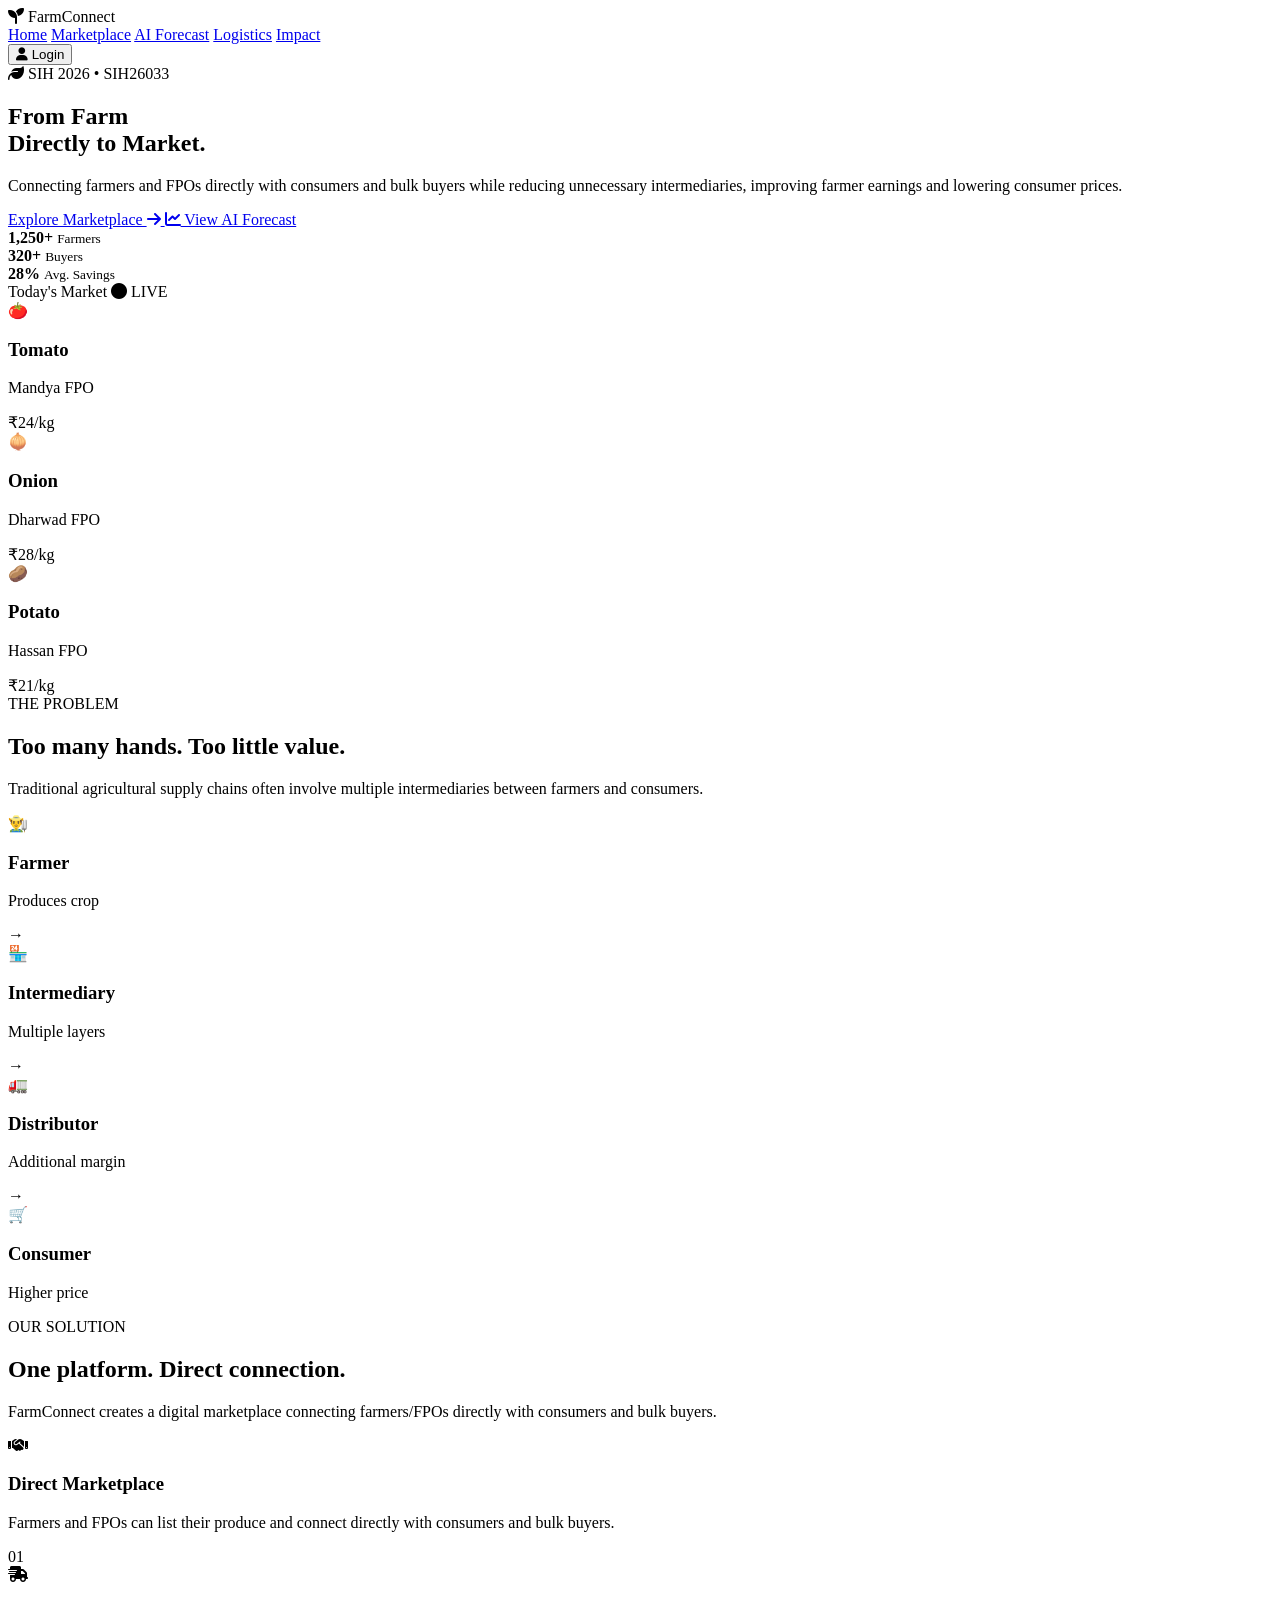
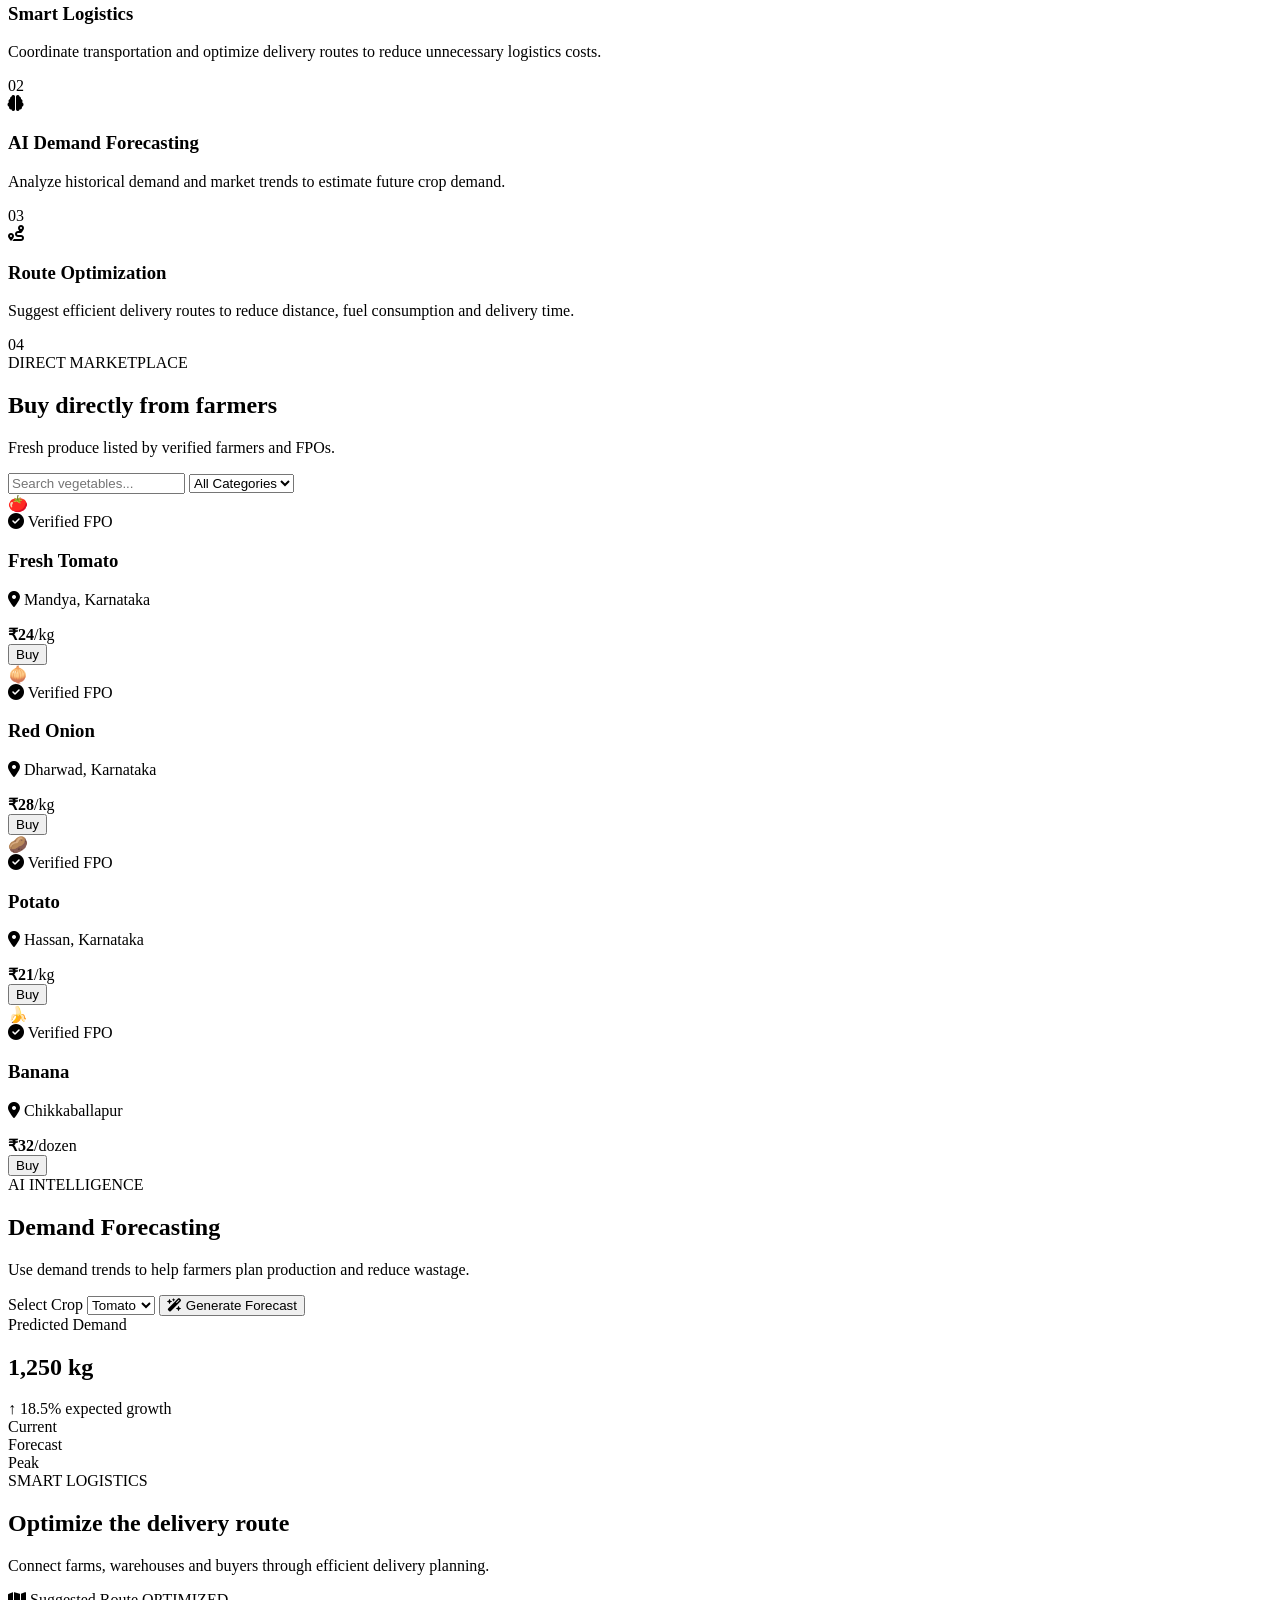
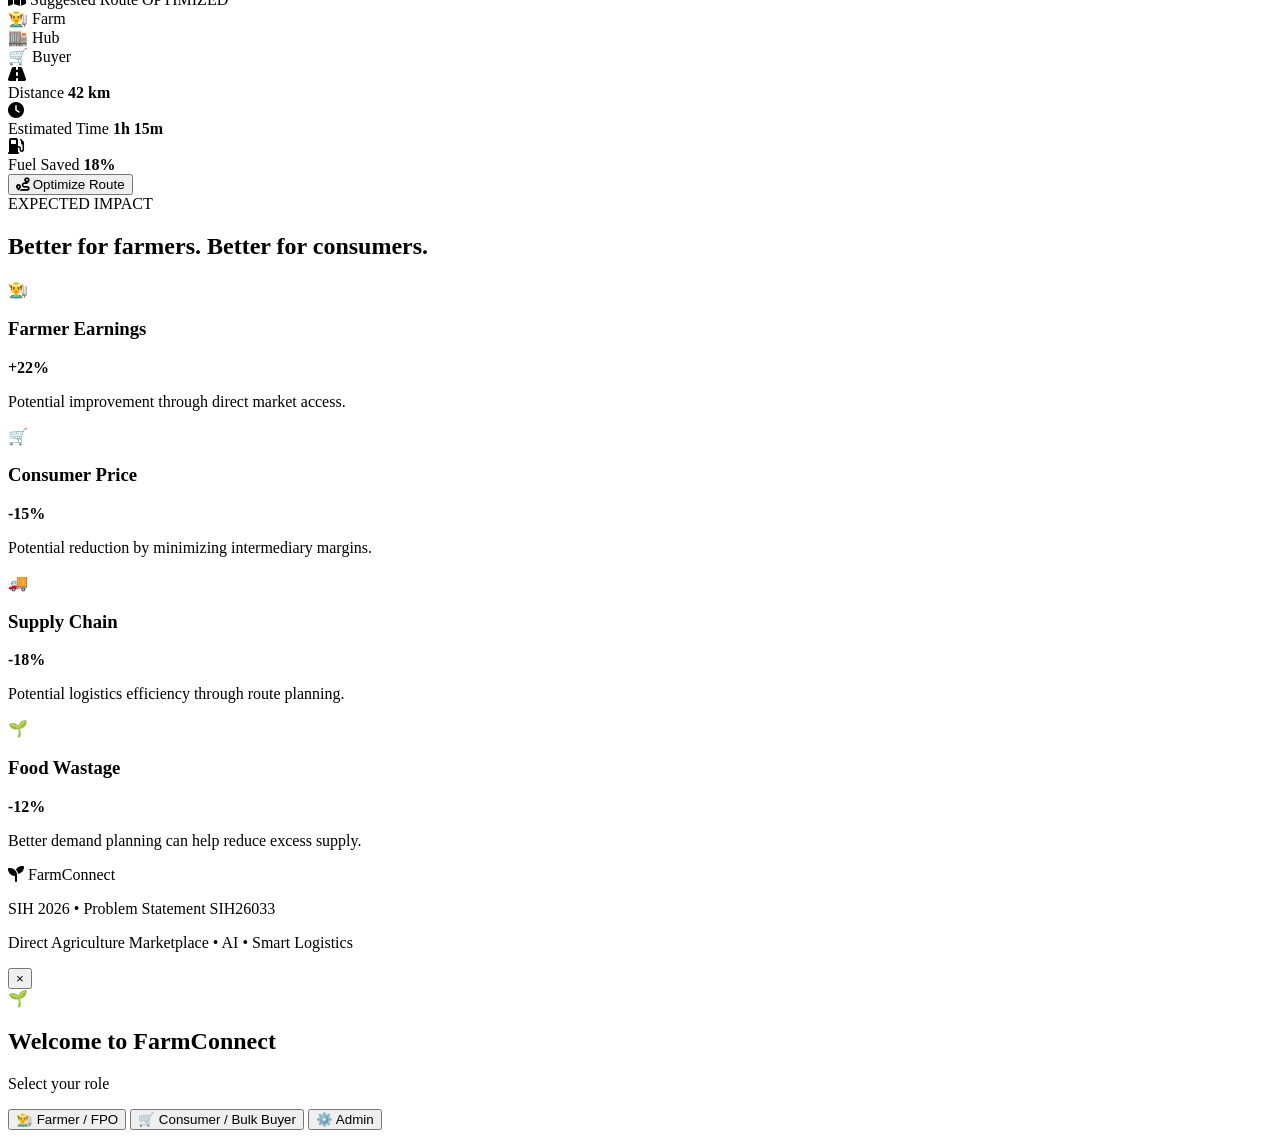
==== index.html @ fbc6e6d6 "Create index.html" ====
<!DOCTYPE html>
<html lang="en">
<head>
    <meta charset="UTF-8">
    <meta name="viewport" content="width=device-width, initial-scale=1.0">

    <title>FarmConnect | SIH 2026</title>

    <link rel="stylesheet"
          href="https://cdnjs.cloudflare.com/ajax/libs/font-awesome/6.5.2/css/all.min.css">

    <link rel="stylesheet" href="style.css">
</head>

<body>

<!-- ================= NAVBAR ================= -->

<header class="navbar">

    <div class="logo">
        <i class="fa-solid fa-seedling"></i>
        <span>Farm<span class="green">Connect</span></span>
    </div>

    <nav>
        <a href="#home">Home</a>
        <a href="#marketplace">Marketplace</a>
        <a href="#forecast">AI Forecast</a>
        <a href="#logistics">Logistics</a>
        <a href="#impact">Impact</a>
    </nav>

    <button class="login-btn" onclick="showLogin()">
        <i class="fa-solid fa-user"></i> Login
    </button>

</header>


<!-- ================= HERO ================= -->

<section class="hero" id="home">

    <div class="hero-content">

        <span class="badge">
            <i class="fa-solid fa-leaf"></i>
            SIH 2026 • SIH26033
        </span>

        <h1>
            From <span>Farm</span><br>
            Directly to <span>Market.</span>
        </h1>

        <p>
            Connecting farmers and FPOs directly with consumers and
            bulk buyers while reducing unnecessary intermediaries,
            improving farmer earnings and lowering consumer prices.
        </p>

        <div class="hero-buttons">

            <a href="#marketplace" class="primary-btn">
                Explore Marketplace
                <i class="fa-solid fa-arrow-right"></i>
            </a>

            <a href="#forecast" class="secondary-btn">
                <i class="fa-solid fa-chart-line"></i>
                View AI Forecast
            </a>

        </div>

        <div class="hero-stats">

            <div>
                <strong>1,250+</strong>
                <small>Farmers</small>
            </div>

            <div>
                <strong>320+</strong>
                <small>Buyers</small>
            </div>

            <div>
                <strong>28%</strong>
                <small>Avg. Savings</small>
            </div>

        </div>

    </div>


    <div class="hero-card">

        <div class="card-header">
            <span>Today's Market</span>
            <span class="live">
                <i class="fa-solid fa-circle"></i> LIVE
            </span>
        </div>

        <div class="market-product">

            <div class="product-icon tomato">
                🍅
            </div>

            <div>
                <h3>Tomato</h3>
                <p>Mandya FPO</p>
            </div>

            <div class="price">
                ₹24/kg
            </div>

        </div>


        <div class="market-product">

            <div class="product-icon onion">
                🧅
            </div>

            <div>
                <h3>Onion</h3>
                <p>Dharwad FPO</p>
            </div>

            <div class="price">
                ₹28/kg
            </div>

        </div>


        <div class="market-product">

            <div class="product-icon potato">
                🥔
            </div>

            <div>
                <h3>Potato</h3>
                <p>Hassan FPO</p>
            </div>

            <div class="price">
                ₹21/kg
            </div>

        </div>

    </div>

</section>


<!-- ================= PROBLEM ================= -->

<section class="problem-section">

    <div class="section-title">

        <span class="section-label">
            THE PROBLEM
        </span>

        <h2>
            Too many hands. Too little value.
        </h2>

        <p>
            Traditional agricultural supply chains often involve
            multiple intermediaries between farmers and consumers.
        </p>

    </div>


    <div class="chain">

        <div class="chain-item">
            <div class="chain-icon">👨‍🌾</div>
            <h3>Farmer</h3>
            <p>Produces crop</p>
        </div>

        <div class="arrow">→</div>

        <div class="chain-item middle">
            <div class="chain-icon">🏪</div>
            <h3>Intermediary</h3>
            <p>Multiple layers</p>
        </div>

        <div class="arrow">→</div>

        <div class="chain-item middle">
            <div class="chain-icon">🚛</div>
            <h3>Distributor</h3>
            <p>Additional margin</p>
        </div>

        <div class="arrow">→</div>

        <div class="chain-item">
            <div class="chain-icon">🛒</div>
            <h3>Consumer</h3>
            <p>Higher price</p>
        </div>

    </div>

</section>


<!-- ================= SOLUTION ================= -->

<section class="solution-section">

    <div class="section-title">

        <span class="section-label">
            OUR SOLUTION
        </span>

        <h2>
            One platform. Direct connection.
        </h2>

        <p>
            FarmConnect creates a digital marketplace connecting
            farmers/FPOs directly with consumers and bulk buyers.
        </p>

    </div>


    <div class="feature-grid">

        <div class="feature-card">

            <div class="feature-icon green-icon">
                <i class="fa-solid fa-handshake"></i>
            </div>

            <h3>Direct Marketplace</h3>

            <p>
                Farmers and FPOs can list their produce and connect
                directly with consumers and bulk buyers.
            </p>

            <span class="feature-number">01</span>

        </div>


        <div class="feature-card">

            <div class="feature-icon blue-icon">
                <i class="fa-solid fa-truck-fast"></i>
            </div>

            <h3>Smart Logistics</h3>

            <p>
                Coordinate transportation and optimize delivery
                routes to reduce unnecessary logistics costs.
            </p>

            <span class="feature-number">02</span>

        </div>


        <div class="feature-card">

            <div class="feature-icon purple-icon">
                <i class="fa-solid fa-brain"></i>
            </div>

            <h3>AI Demand Forecasting</h3>

            <p>
                Analyze historical demand and market trends to
                estimate future crop demand.
            </p>

            <span class="feature-number">03</span>

        </div>


        <div class="feature-card">

            <div class="feature-icon orange-icon">
                <i class="fa-solid fa-route"></i>
            </div>

            <h3>Route Optimization</h3>

            <p>
                Suggest efficient delivery routes to reduce distance,
                fuel consumption and delivery time.
            </p>

            <span class="feature-number">04</span>

        </div>

    </div>

</section>


<!-- ================= MARKETPLACE ================= -->

<section class="marketplace-section" id="marketplace">

    <div class="section-title">

        <span class="section-label">
            DIRECT MARKETPLACE
        </span>

        <h2>
            Buy directly from farmers
        </h2>

        <p>
            Fresh produce listed by verified farmers and FPOs.
        </p>

    </div>


    <div class="market-controls">

        <input
            type="text"
            id="searchInput"
            placeholder="Search vegetables..."
            onkeyup="searchProducts()"
        >

        <select id="categoryFilter" onchange="filterProducts()">

            <option value="all">All Categories</option>
            <option value="vegetables">Vegetables</option>
            <option value="fruits">Fruits</option>
            <option value="grains">Grains</option>

        </select>

    </div>


    <div class="product-grid" id="productGrid">


        <div class="product-card"
             data-name="tomato"
             data-category="vegetables">

            <div class="product-image">🍅</div>

            <div class="product-info">

                <span class="verified">
                    <i class="fa-solid fa-circle-check"></i>
                    Verified FPO
                </span>

                <h3>Fresh Tomato</h3>

                <p>
                    <i class="fa-solid fa-location-dot"></i>
                    Mandya, Karnataka
                </p>

                <div class="product-bottom">

                    <div>
                        <strong>₹24</strong>/kg
                    </div>

                    <button onclick="buyProduct('Fresh Tomato')">
                        Buy
                    </button>

                </div>

            </div>

        </div>


        <div class="product-card"
             data-name="onion"
             data-category="vegetables">

            <div class="product-image">🧅</div>

            <div class="product-info">

                <span class="verified">
                    <i class="fa-solid fa-circle-check"></i>
                    Verified FPO
                </span>

                <h3>Red Onion</h3>

                <p>
                    <i class="fa-solid fa-location-dot"></i>
                    Dharwad, Karnataka
                </p>

                <div class="product-bottom">

                    <div>
                        <strong>₹28</strong>/kg
                    </div>

                    <button onclick="buyProduct('Red Onion')">
                        Buy
                    </button>

                </div>

            </div>

        </div>


        <div class="product-card"
             data-name="potato"
             data-category="vegetables">

            <div class="product-image">🥔</div>

            <div class="product-info">

                <span class="verified">
                    <i class="fa-solid fa-circle-check"></i>
                    Verified FPO
                </span>

                <h3>Potato</h3>

                <p>
                    <i class="fa-solid fa-location-dot"></i>
                    Hassan, Karnataka
                </p>

                <div class="product-bottom">

                    <div>
                        <strong>₹21</strong>/kg
                    </div>

                    <button onclick="buyProduct('Potato')">
                        Buy
                    </button>

                </div>

            </div>

        </div>


        <div class="product-card"
             data-name="banana"
             data-category="fruits">

            <div class="product-image">🍌</div>

            <div class="product-info">

                <span class="verified">
                    <i class="fa-solid fa-circle-check"></i>
                    Verified FPO
                </span>

                <h3>Banana</h3>

                <p>
                    <i class="fa-solid fa-location-dot"></i>
                    Chikkaballapur
                </p>

                <div class="product-bottom">

                    <div>
                        <strong>₹32</strong>/dozen
                    </div>

                    <button onclick="buyProduct('Banana')">
                        Buy
                    </button>

                </div>

            </div>

        </div>

    </div>

</section>


<!-- ================= AI FORECAST ================= -->

<section class="forecast-section" id="forecast">

    <div class="section-title">

        <span class="section-label">
            AI INTELLIGENCE
        </span>

        <h2>
            Demand Forecasting
        </h2>

        <p>
            Use demand trends to help farmers plan production
            and reduce wastage.
        </p>

    </div>


    <div class="forecast-dashboard">

        <div class="forecast-controls">

            <label>Select Crop</label>

            <select id="cropSelect">

                <option value="Tomato">Tomato</option>
                <option value="Onion">Onion</option>
                <option value="Potato">Potato</option>
                <option value="Banana">Banana</option>

            </select>

            <button onclick="generateForecast()">
                <i class="fa-solid fa-wand-magic-sparkles"></i>
                Generate Forecast
            </button>

        </div>


        <div class="forecast-result">

            <div class="forecast-main">

                <span>Predicted Demand</span>

                <h2 id="demandValue">
                    1,250 kg
                </h2>

                <span class="increase">
                    ↑ 18.5% expected growth
                </span>

            </div>


            <div class="forecast-bars">

                <div class="bar-item">
                    <span>Current</span>
                    <div class="bar">
                        <div style="width:60%"></div>
                    </div>
                </div>

                <div class="bar-item">
                    <span>Forecast</span>
                    <div class="bar">
                        <div style="width:82%"></div>
                    </div>
                </div>

                <div class="bar-item">
                    <span>Peak</span>
                    <div class="bar">
                        <div style="width:94%"></div>
                    </div>
                </div>

            </div>

        </div>

    </div>

</section>


<!-- ================= LOGISTICS ================= -->

<section class="logistics-section" id="logistics">

    <div class="section-title">

        <span class="section-label">
            SMART LOGISTICS
        </span>

        <h2>
            Optimize the delivery route
        </h2>

        <p>
            Connect farms, warehouses and buyers through efficient
            delivery planning.
        </p>

    </div>


    <div class="logistics-dashboard">

        <div class="route-map">

            <div class="map-title">
                <span>
                    <i class="fa-solid fa-map"></i>
                    Suggested Route
                </span>

                <span class="optimized">
                    OPTIMIZED
                </span>
            </div>


            <div class="map-area">

                <div class="location-point farm-point">
                    👨‍🌾
                    <span>Farm</span>
                </div>

                <div class="route-line line1"></div>

                <div class="location-point warehouse-point">
                    🏬
                    <span>Hub</span>
                </div>

                <div class="route-line line2"></div>

                <div class="location-point buyer-point">
                    🛒
                    <span>Buyer</span>
                </div>

            </div>

        </div>


        <div class="route-details">

            <div class="route-stat">

                <i class="fa-solid fa-road"></i>

                <div>
                    <span>Distance</span>
                    <strong>42 km</strong>
                </div>

            </div>


            <div class="route-stat">

                <i class="fa-solid fa-clock"></i>

                <div>
                    <span>Estimated Time</span>
                    <strong>1h 15m</strong>
                </div>

            </div>


            <div class="route-stat">

                <i class="fa-solid fa-gas-pump"></i>

                <div>
                    <span>Fuel Saved</span>
                    <strong>18%</strong>
                </div>

            </div>


            <button class="optimize-btn" onclick="optimizeRoute()">
                <i class="fa-solid fa-route"></i>
                Optimize Route
            </button>

        </div>

    </div>

</section>


<!-- ================= IMPACT ================= -->

<section class="impact-section" id="impact">

    <div class="section-title">

        <span class="section-label">
            EXPECTED IMPACT
        </span>

        <h2>
            Better for farmers. Better for consumers.
        </h2>

    </div>


    <div class="impact-grid">

        <div class="impact-card">

            <div class="impact-icon">
                👨‍🌾
            </div>

            <h3>Farmer Earnings</h3>

            <strong>+22%</strong>

            <p>
                Potential improvement through direct market access.
            </p>

        </div>


        <div class="impact-card">

            <div class="impact-icon">
                🛒
            </div>

            <h3>Consumer Price</h3>

            <strong>-15%</strong>

            <p>
                Potential reduction by minimizing intermediary margins.
            </p>

        </div>


        <div class="impact-card">

            <div class="impact-icon">
                🚚
            </div>

            <h3>Supply Chain</h3>

            <strong>-18%</strong>

            <p>
                Potential logistics efficiency through route planning.
            </p>

        </div>


        <div class="impact-card">

            <div class="impact-icon">
                🌱
            </div>

            <h3>Food Wastage</h3>

            <strong>-12%</strong>

            <p>
                Better demand planning can help reduce excess supply.
            </p>

        </div>

    </div>

</section>


<!-- ================= FOOTER ================= -->

<footer>

    <div class="footer-logo">
        <i class="fa-solid fa-seedling"></i>
        FarmConnect
    </div>

    <p>
        SIH 2026 • Problem Statement SIH26033
    </p>

    <p>
        Direct Agriculture Marketplace • AI • Smart Logistics
    </p>

</footer>


<!-- ================= LOGIN MODAL ================= -->

<div class="modal" id="loginModal">

    <div class="modal-box">

        <button class="close-modal" onclick="closeLogin()">
            ×
        </button>

        <div class="modal-icon">
            🌱
        </div>

        <h2>Welcome to FarmConnect</h2>

        <p>Select your role</p>

        <button class="role-btn" onclick="loginRole('Farmer / FPO')">
            👨‍🌾 Farmer / FPO
        </button>

        <button class="role-btn" onclick="loginRole('Buyer')">
            🛒 Consumer / Bulk Buyer
        </button>

        <button class="role-btn" onclick="loginRole('Admin')">
            ⚙️ Admin
        </button>

    </div>

</div>


<script src="script.js"></script>

</body>
              </html>
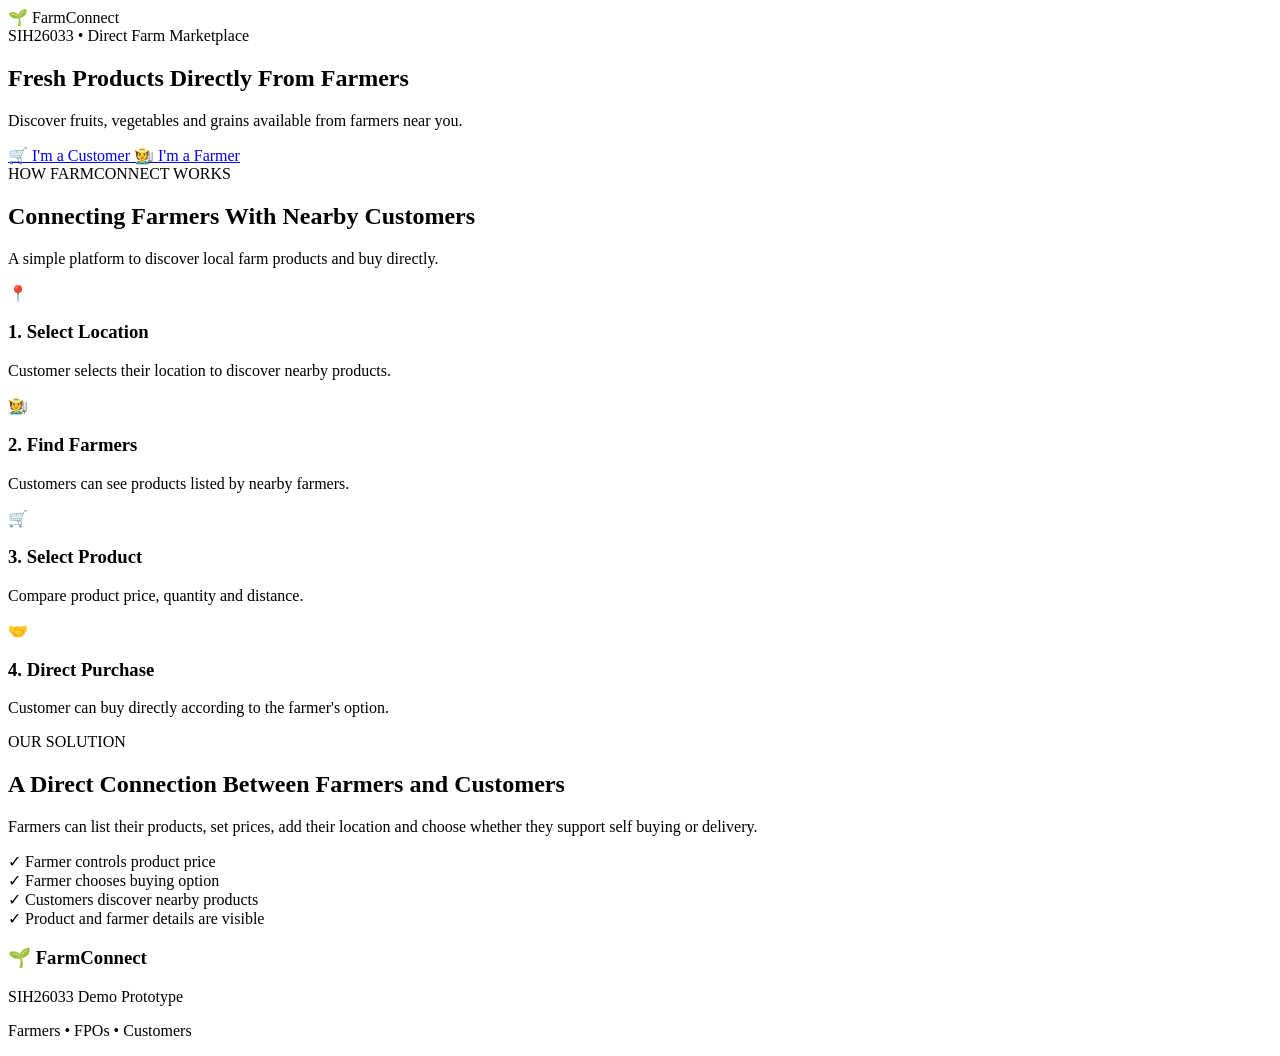
==== commit ca4abb55: "Update index.html" ====
--- a/index.html
+++ b/index.html
@@ -1,879 +1,263 @@
 <!DOCTYPE html>
 <html lang="en">
+
 <head>
+
     <meta charset="UTF-8">
-    <meta name="viewport" content="width=device-width, initial-scale=1.0">
-
-    <title>FarmConnect | SIH 2026</title>
-
-    <link rel="stylesheet"
-          href="https://cdnjs.cloudflare.com/ajax/libs/font-awesome/6.5.2/css/all.min.css">
-
-    <link rel="stylesheet" href="style.css">
+
+    <meta
+        name="viewport"
+        content="width=device-width, initial-scale=1.0"
+    >
+
+    <title>FarmConnect | SIH26033</title>
+
+    <link
+        rel="stylesheet"
+        href="css/style.css"
+    >
+
 </head>
 
+
 <body>
 
-<!-- ================= NAVBAR ================= -->
-
-<header class="navbar">
+
+<!-- HEADER -->
+
+<header class="header">
 
     <div class="logo">
-        <i class="fa-solid fa-seedling"></i>
-        <span>Farm<span class="green">Connect</span></span>
-    </div>
-
-    <nav>
-        <a href="#home">Home</a>
-        <a href="#marketplace">Marketplace</a>
-        <a href="#forecast">AI Forecast</a>
-        <a href="#logistics">Logistics</a>
-        <a href="#impact">Impact</a>
-    </nav>
-
-    <button class="login-btn" onclick="showLogin()">
-        <i class="fa-solid fa-user"></i> Login
-    </button>
+        🌱 FarmConnect
+    </div>
 
 </header>
 
 
-<!-- ================= HERO ================= -->
-
-<section class="hero" id="home">
+
+<!-- HERO -->
+
+<section class="hero">
 
     <div class="hero-content">
 
-        <span class="badge">
-            <i class="fa-solid fa-leaf"></i>
-            SIH 2026 • SIH26033
+        <span class="tag">
+            SIH26033 • Direct Farm Marketplace
         </span>
 
         <h1>
-            From <span>Farm</span><br>
-            Directly to <span>Market.</span>
+            Fresh Products
+            Directly From Farmers
         </h1>
 
         <p>
-            Connecting farmers and FPOs directly with consumers and
-            bulk buyers while reducing unnecessary intermediaries,
-            improving farmer earnings and lowering consumer prices.
+            Discover fruits, vegetables and grains
+            available from farmers near you.
         </p>
 
+
         <div class="hero-buttons">
 
-            <a href="#marketplace" class="primary-btn">
-                Explore Marketplace
-                <i class="fa-solid fa-arrow-right"></i>
+            <a
+                href="customer.html"
+                class="main-btn"
+            >
+                🛒 I'm a Customer
             </a>
 
-            <a href="#forecast" class="secondary-btn">
-                <i class="fa-solid fa-chart-line"></i>
-                View AI Forecast
+
+            <a
+                href="farmer.html"
+                class="secondary-btn"
+            >
+                🧑‍🌾 I'm a Farmer
             </a>
 
         </div>
 
-        <div class="hero-stats">
-
-            <div>
-                <strong>1,250+</strong>
-                <small>Farmers</small>
-            </div>
-
-            <div>
-                <strong>320+</strong>
-                <small>Buyers</small>
-            </div>
-
-            <div>
-                <strong>28%</strong>
-                <small>Avg. Savings</small>
-            </div>
-
-        </div>
-
-    </div>
-
-
-    <div class="hero-card">
-
-        <div class="card-header">
-            <span>Today's Market</span>
-            <span class="live">
-                <i class="fa-solid fa-circle"></i> LIVE
-            </span>
-        </div>
-
-        <div class="market-product">
-
-            <div class="product-icon tomato">
-                🍅
-            </div>
-
-            <div>
-                <h3>Tomato</h3>
-                <p>Mandya FPO</p>
-            </div>
-
-            <div class="price">
-                ₹24/kg
-            </div>
-
-        </div>
-
-
-        <div class="market-product">
-
-            <div class="product-icon onion">
-                🧅
-            </div>
-
-            <div>
-                <h3>Onion</h3>
-                <p>Dharwad FPO</p>
-            </div>
-
-            <div class="price">
-                ₹28/kg
-            </div>
-
-        </div>
-
-
-        <div class="market-product">
-
-            <div class="product-icon potato">
-                🥔
-            </div>
-
-            <div>
-                <h3>Potato</h3>
-                <p>Hassan FPO</p>
-            </div>
-
-            <div class="price">
-                ₹21/kg
-            </div>
-
-        </div>
-
     </div>
 
 </section>
 
 
-<!-- ================= PROBLEM ================= -->
-
-<section class="problem-section">
-
-    <div class="section-title">
-
-        <span class="section-label">
-            THE PROBLEM
+
+<!-- HOW IT WORKS -->
+
+<section class="section">
+
+    <div class="section-heading">
+
+        <span>
+            HOW FARMCONNECT WORKS
         </span>
 
         <h2>
-            Too many hands. Too little value.
+            Connecting Farmers With Nearby Customers
         </h2>
 
         <p>
-            Traditional agricultural supply chains often involve
-            multiple intermediaries between farmers and consumers.
+            A simple platform to discover local
+            farm products and buy directly.
         </p>
 
     </div>
 
 
-    <div class="chain">
-
-        <div class="chain-item">
-            <div class="chain-icon">👨‍🌾</div>
-            <h3>Farmer</h3>
-            <p>Produces crop</p>
-        </div>
-
-        <div class="arrow">→</div>
-
-        <div class="chain-item middle">
-            <div class="chain-icon">🏪</div>
-            <h3>Intermediary</h3>
-            <p>Multiple layers</p>
-        </div>
-
-        <div class="arrow">→</div>
-
-        <div class="chain-item middle">
-            <div class="chain-icon">🚛</div>
-            <h3>Distributor</h3>
-            <p>Additional margin</p>
-        </div>
-
-        <div class="arrow">→</div>
-
-        <div class="chain-item">
-            <div class="chain-icon">🛒</div>
-            <h3>Consumer</h3>
-            <p>Higher price</p>
-        </div>
+
+    <div class="steps">
+
+
+        <div class="step-card">
+
+            <div class="step-icon">
+                📍
+            </div>
+
+            <h3>
+                1. Select Location
+            </h3>
+
+            <p>
+                Customer selects their location
+                to discover nearby products.
+            </p>
+
+        </div>
+
+
+
+        <div class="step-card">
+
+            <div class="step-icon">
+                🧑‍🌾
+            </div>
+
+            <h3>
+                2. Find Farmers
+            </h3>
+
+            <p>
+                Customers can see products
+                listed by nearby farmers.
+            </p>
+
+        </div>
+
+
+
+        <div class="step-card">
+
+            <div class="step-icon">
+                🛒
+            </div>
+
+            <h3>
+                3. Select Product
+            </h3>
+
+            <p>
+                Compare product price,
+                quantity and distance.
+            </p>
+
+        </div>
+
+
+
+        <div class="step-card">
+
+            <div class="step-icon">
+                🤝
+            </div>
+
+            <h3>
+                4. Direct Purchase
+            </h3>
+
+            <p>
+                Customer can buy directly
+                according to the farmer's option.
+            </p>
+
+        </div>
+
 
     </div>
 
 </section>
 
 
-<!-- ================= SOLUTION ================= -->
-
-<section class="solution-section">
-
-    <div class="section-title">
-
-        <span class="section-label">
+
+<!-- BENEFITS -->
+
+<section class="benefit-section">
+
+
+    <div class="benefit-content">
+
+        <span class="tag">
             OUR SOLUTION
         </span>
 
         <h2>
-            One platform. Direct connection.
+            A Direct Connection Between
+            Farmers and Customers
         </h2>
 
         <p>
-            FarmConnect creates a digital marketplace connecting
-            farmers/FPOs directly with consumers and bulk buyers.
+            Farmers can list their products,
+            set prices, add their location and
+            choose whether they support
+            self buying or delivery.
         </p>
 
-    </div>
-
-
-    <div class="feature-grid">
-
-        <div class="feature-card">
-
-            <div class="feature-icon green-icon">
-                <i class="fa-solid fa-handshake"></i>
-            </div>
-
-            <h3>Direct Marketplace</h3>
-
-            <p>
-                Farmers and FPOs can list their produce and connect
-                directly with consumers and bulk buyers.
-            </p>
-
-            <span class="feature-number">01</span>
-
-        </div>
-
-
-        <div class="feature-card">
-
-            <div class="feature-icon blue-icon">
-                <i class="fa-solid fa-truck-fast"></i>
-            </div>
-
-            <h3>Smart Logistics</h3>
-
-            <p>
-                Coordinate transportation and optimize delivery
-                routes to reduce unnecessary logistics costs.
-            </p>
-
-            <span class="feature-number">02</span>
-
-        </div>
-
-
-        <div class="feature-card">
-
-            <div class="feature-icon purple-icon">
-                <i class="fa-solid fa-brain"></i>
-            </div>
-
-            <h3>AI Demand Forecasting</h3>
-
-            <p>
-                Analyze historical demand and market trends to
-                estimate future crop demand.
-            </p>
-
-            <span class="feature-number">03</span>
-
-        </div>
-
-
-        <div class="feature-card">
-
-            <div class="feature-icon orange-icon">
-                <i class="fa-solid fa-route"></i>
-            </div>
-
-            <h3>Route Optimization</h3>
-
-            <p>
-                Suggest efficient delivery routes to reduce distance,
-                fuel consumption and delivery time.
-            </p>
-
-            <span class="feature-number">04</span>
-
-        </div>
-
-    </div>
+
+        <div class="benefit-list">
+
+            <div>
+                ✓ Farmer controls product price
+            </div>
+
+            <div>
+                ✓ Farmer chooses buying option
+            </div>
+
+            <div>
+                ✓ Customers discover nearby products
+            </div>
+
+            <div>
+                ✓ Product and farmer details are visible
+            </div>
+
+        </div>
+
+    </div>
+
 
 </section>
 
 
-<!-- ================= MARKETPLACE ================= -->
-
-<section class="marketplace-section" id="marketplace">
-
-    <div class="section-title">
-
-        <span class="section-label">
-            DIRECT MARKETPLACE
-        </span>
-
-        <h2>
-            Buy directly from farmers
-        </h2>
-
-        <p>
-            Fresh produce listed by verified farmers and FPOs.
-        </p>
-
-    </div>
-
-
-    <div class="market-controls">
-
-        <input
-            type="text"
-            id="searchInput"
-            placeholder="Search vegetables..."
-            onkeyup="searchProducts()"
-        >
-
-        <select id="categoryFilter" onchange="filterProducts()">
-
-            <option value="all">All Categories</option>
-            <option value="vegetables">Vegetables</option>
-            <option value="fruits">Fruits</option>
-            <option value="grains">Grains</option>
-
-        </select>
-
-    </div>
-
-
-    <div class="product-grid" id="productGrid">
-
-
-        <div class="product-card"
-             data-name="tomato"
-             data-category="vegetables">
-
-            <div class="product-image">🍅</div>
-
-            <div class="product-info">
-
-                <span class="verified">
-                    <i class="fa-solid fa-circle-check"></i>
-                    Verified FPO
-                </span>
-
-                <h3>Fresh Tomato</h3>
-
-                <p>
-                    <i class="fa-solid fa-location-dot"></i>
-                    Mandya, Karnataka
-                </p>
-
-                <div class="product-bottom">
-
-                    <div>
-                        <strong>₹24</strong>/kg
-                    </div>
-
-                    <button onclick="buyProduct('Fresh Tomato')">
-                        Buy
-                    </button>
-
-                </div>
-
-            </div>
-
-        </div>
-
-
-        <div class="product-card"
-             data-name="onion"
-             data-category="vegetables">
-
-            <div class="product-image">🧅</div>
-
-            <div class="product-info">
-
-                <span class="verified">
-                    <i class="fa-solid fa-circle-check"></i>
-                    Verified FPO
-                </span>
-
-                <h3>Red Onion</h3>
-
-                <p>
-                    <i class="fa-solid fa-location-dot"></i>
-                    Dharwad, Karnataka
-                </p>
-
-                <div class="product-bottom">
-
-                    <div>
-                        <strong>₹28</strong>/kg
-                    </div>
-
-                    <button onclick="buyProduct('Red Onion')">
-                        Buy
-                    </button>
-
-                </div>
-
-            </div>
-
-        </div>
-
-
-        <div class="product-card"
-             data-name="potato"
-             data-category="vegetables">
-
-            <div class="product-image">🥔</div>
-
-            <div class="product-info">
-
-                <span class="verified">
-                    <i class="fa-solid fa-circle-check"></i>
-                    Verified FPO
-                </span>
-
-                <h3>Potato</h3>
-
-                <p>
-                    <i class="fa-solid fa-location-dot"></i>
-                    Hassan, Karnataka
-                </p>
-
-                <div class="product-bottom">
-
-                    <div>
-                        <strong>₹21</strong>/kg
-                    </div>
-
-                    <button onclick="buyProduct('Potato')">
-                        Buy
-                    </button>
-
-                </div>
-
-            </div>
-
-        </div>
-
-
-        <div class="product-card"
-             data-name="banana"
-             data-category="fruits">
-
-            <div class="product-image">🍌</div>
-
-            <div class="product-info">
-
-                <span class="verified">
-                    <i class="fa-solid fa-circle-check"></i>
-                    Verified FPO
-                </span>
-
-                <h3>Banana</h3>
-
-                <p>
-                    <i class="fa-solid fa-location-dot"></i>
-                    Chikkaballapur
-                </p>
-
-                <div class="product-bottom">
-
-                    <div>
-                        <strong>₹32</strong>/dozen
-                    </div>
-
-                    <button onclick="buyProduct('Banana')">
-                        Buy
-                    </button>
-
-                </div>
-
-            </div>
-
-        </div>
-
-    </div>
-
-</section>
-
-
-<!-- ================= AI FORECAST ================= -->
-
-<section class="forecast-section" id="forecast">
-
-    <div class="section-title">
-
-        <span class="section-label">
-            AI INTELLIGENCE
-        </span>
-
-        <h2>
-            Demand Forecasting
-        </h2>
-
-        <p>
-            Use demand trends to help farmers plan production
-            and reduce wastage.
-        </p>
-
-    </div>
-
-
-    <div class="forecast-dashboard">
-
-        <div class="forecast-controls">
-
-            <label>Select Crop</label>
-
-            <select id="cropSelect">
-
-                <option value="Tomato">Tomato</option>
-                <option value="Onion">Onion</option>
-                <option value="Potato">Potato</option>
-                <option value="Banana">Banana</option>
-
-            </select>
-
-            <button onclick="generateForecast()">
-                <i class="fa-solid fa-wand-magic-sparkles"></i>
-                Generate Forecast
-            </button>
-
-        </div>
-
-
-        <div class="forecast-result">
-
-            <div class="forecast-main">
-
-                <span>Predicted Demand</span>
-
-                <h2 id="demandValue">
-                    1,250 kg
-                </h2>
-
-                <span class="increase">
-                    ↑ 18.5% expected growth
-                </span>
-
-            </div>
-
-
-            <div class="forecast-bars">
-
-                <div class="bar-item">
-                    <span>Current</span>
-                    <div class="bar">
-                        <div style="width:60%"></div>
-                    </div>
-                </div>
-
-                <div class="bar-item">
-                    <span>Forecast</span>
-                    <div class="bar">
-                        <div style="width:82%"></div>
-                    </div>
-                </div>
-
-                <div class="bar-item">
-                    <span>Peak</span>
-                    <div class="bar">
-                        <div style="width:94%"></div>
-                    </div>
-                </div>
-
-            </div>
-
-        </div>
-
-    </div>
-
-</section>
-
-
-<!-- ================= LOGISTICS ================= -->
-
-<section class="logistics-section" id="logistics">
-
-    <div class="section-title">
-
-        <span class="section-label">
-            SMART LOGISTICS
-        </span>
-
-        <h2>
-            Optimize the delivery route
-        </h2>
-
-        <p>
-            Connect farms, warehouses and buyers through efficient
-            delivery planning.
-        </p>
-
-    </div>
-
-
-    <div class="logistics-dashboard">
-
-        <div class="route-map">
-
-            <div class="map-title">
-                <span>
-                    <i class="fa-solid fa-map"></i>
-                    Suggested Route
-                </span>
-
-                <span class="optimized">
-                    OPTIMIZED
-                </span>
-            </div>
-
-
-            <div class="map-area">
-
-                <div class="location-point farm-point">
-                    👨‍🌾
-                    <span>Farm</span>
-                </div>
-
-                <div class="route-line line1"></div>
-
-                <div class="location-point warehouse-point">
-                    🏬
-                    <span>Hub</span>
-                </div>
-
-                <div class="route-line line2"></div>
-
-                <div class="location-point buyer-point">
-                    🛒
-                    <span>Buyer</span>
-                </div>
-
-            </div>
-
-        </div>
-
-
-        <div class="route-details">
-
-            <div class="route-stat">
-
-                <i class="fa-solid fa-road"></i>
-
-                <div>
-                    <span>Distance</span>
-                    <strong>42 km</strong>
-                </div>
-
-            </div>
-
-
-            <div class="route-stat">
-
-                <i class="fa-solid fa-clock"></i>
-
-                <div>
-                    <span>Estimated Time</span>
-                    <strong>1h 15m</strong>
-                </div>
-
-            </div>
-
-
-            <div class="route-stat">
-
-                <i class="fa-solid fa-gas-pump"></i>
-
-                <div>
-                    <span>Fuel Saved</span>
-                    <strong>18%</strong>
-                </div>
-
-            </div>
-
-
-            <button class="optimize-btn" onclick="optimizeRoute()">
-                <i class="fa-solid fa-route"></i>
-                Optimize Route
-            </button>
-
-        </div>
-
-    </div>
-
-</section>
-
-
-<!-- ================= IMPACT ================= -->
-
-<section class="impact-section" id="impact">
-
-    <div class="section-title">
-
-        <span class="section-label">
-            EXPECTED IMPACT
-        </span>
-
-        <h2>
-            Better for farmers. Better for consumers.
-        </h2>
-
-    </div>
-
-
-    <div class="impact-grid">
-
-        <div class="impact-card">
-
-            <div class="impact-icon">
-                👨‍🌾
-            </div>
-
-            <h3>Farmer Earnings</h3>
-
-            <strong>+22%</strong>
-
-            <p>
-                Potential improvement through direct market access.
-            </p>
-
-        </div>
-
-
-        <div class="impact-card">
-
-            <div class="impact-icon">
-                🛒
-            </div>
-
-            <h3>Consumer Price</h3>
-
-            <strong>-15%</strong>
-
-            <p>
-                Potential reduction by minimizing intermediary margins.
-            </p>
-
-        </div>
-
-
-        <div class="impact-card">
-
-            <div class="impact-icon">
-                🚚
-            </div>
-
-            <h3>Supply Chain</h3>
-
-            <strong>-18%</strong>
-
-            <p>
-                Potential logistics efficiency through route planning.
-            </p>
-
-        </div>
-
-
-        <div class="impact-card">
-
-            <div class="impact-icon">
-                🌱
-            </div>
-
-            <h3>Food Wastage</h3>
-
-            <strong>-12%</strong>
-
-            <p>
-                Better demand planning can help reduce excess supply.
-            </p>
-
-        </div>
-
-    </div>
-
-</section>
-
-
-<!-- ================= FOOTER ================= -->
+
+<!-- FOOTER -->
 
 <footer>
 
-    <div class="footer-logo">
-        <i class="fa-solid fa-seedling"></i>
-        FarmConnect
-    </div>
+    <h3>
+        🌱 FarmConnect
+    </h3>
 
     <p>
-        SIH 2026 • Problem Statement SIH26033
+        SIH26033 Demo Prototype
     </p>
 
     <p>
-        Direct Agriculture Marketplace • AI • Smart Logistics
+        Farmers • FPOs • Customers
     </p>
 
 </footer>
 
 
-<!-- ================= LOGIN MODAL ================= -->
-
-<div class="modal" id="loginModal">
-
-    <div class="modal-box">
-
-        <button class="close-modal" onclick="closeLogin()">
-            ×
-        </button>
-
-        <div class="modal-icon">
-            🌱
-        </div>
-
-        <h2>Welcome to FarmConnect</h2>
-
-        <p>Select your role</p>
-
-        <button class="role-btn" onclick="loginRole('Farmer / FPO')">
-            👨‍🌾 Farmer / FPO
-        </button>
-
-        <button class="role-btn" onclick="loginRole('Buyer')">
-            🛒 Consumer / Bulk Buyer
-        </button>
-
-        <button class="role-btn" onclick="loginRole('Admin')">
-            ⚙️ Admin
-        </button>
-
-    </div>
-
-</div>
-
-
-<script src="script.js"></script>
-
 </body>
-              </html>
+
+</html>         
